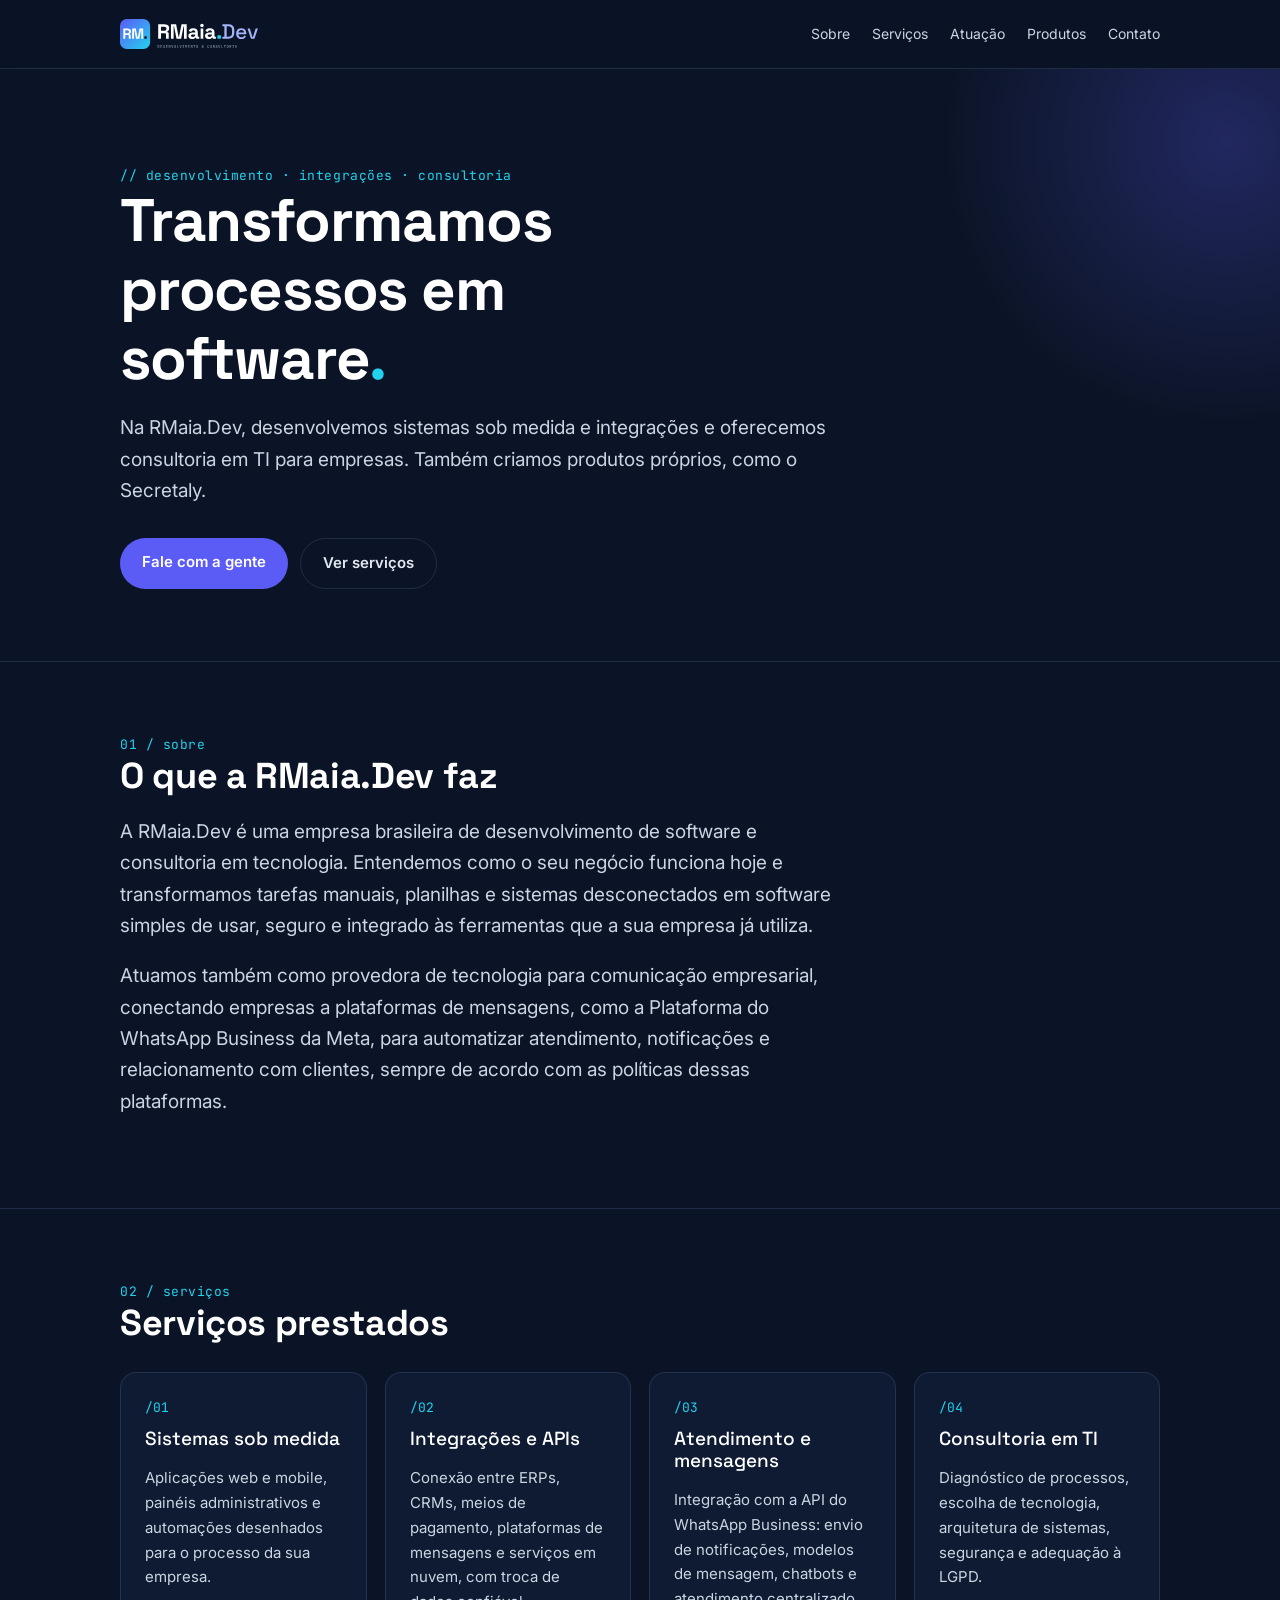
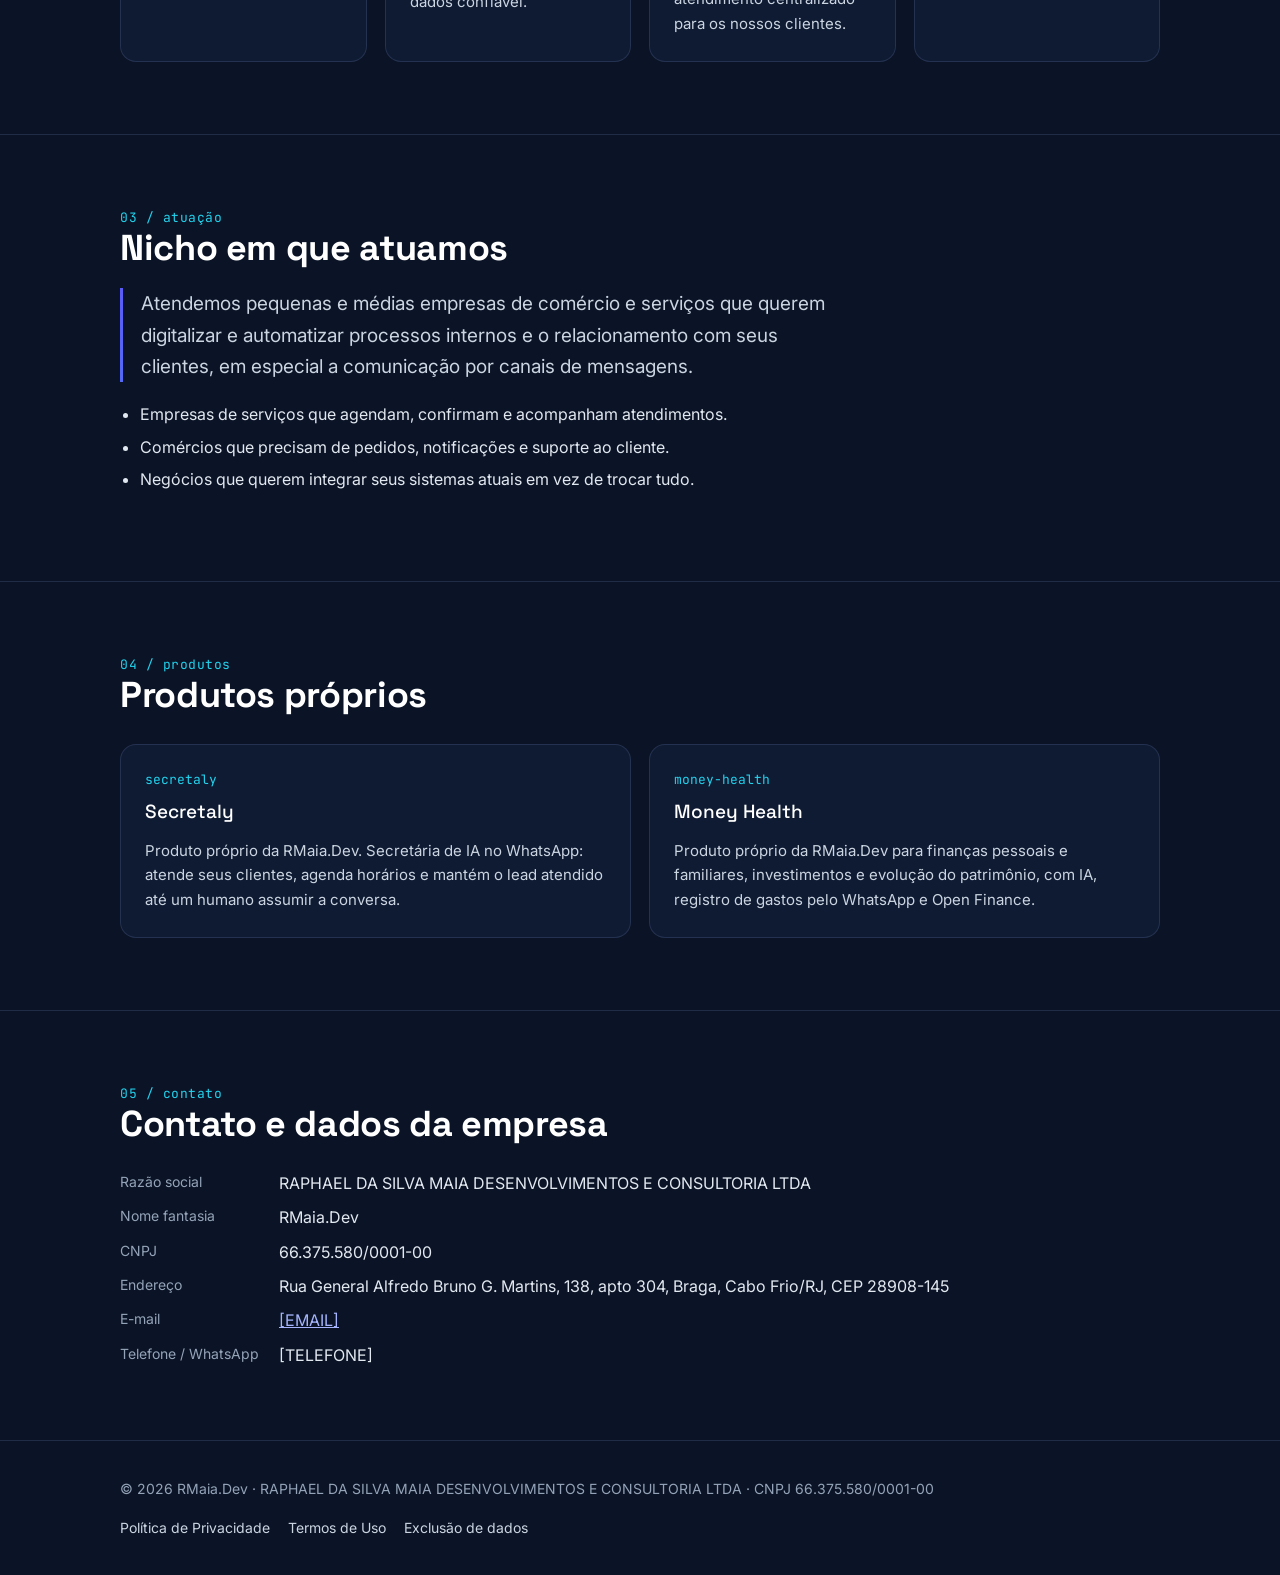
==== index.html @ 00ecafc2 "Site público da RMaia.Dev Páginas estáticas: início, Política de Privacidade, Termos de Uso e Exclus" ====
<!doctype html>
<html lang="pt-BR">
<head>
<meta charset="utf-8">
<meta name="viewport" content="width=device-width, initial-scale=1">
<title>RMaia.Dev | Software sob medida e integrações</title>
<meta name="description" content="Transformamos processos em software. Sistemas sob medida, integrações e consultoria em TI para empresas.">
<link rel="icon" href="favicon.ico" sizes="any">
<link rel="icon" href="favicon.svg" type="image/svg+xml">
<link rel="apple-touch-icon" href="apple-touch-icon.png">
<meta name="theme-color" content="#0B1426">
<link rel="preconnect" href="https://fonts.googleapis.com">
<link rel="preconnect" href="https://fonts.gstatic.com" crossorigin>
<link href="https://fonts.googleapis.com/css2?family=Space+Grotesk:wght@400;500;700&family=Inter:wght@400;500;600&family=JetBrains+Mono:wght@400;500&display=swap" rel="stylesheet">
<link rel="stylesheet" href="assets/style.css">
</head>
<body>
<header class="topo"><div class="wrap">
  <a class="logo" href="index.html"><img src="assets/logo-horizontal-escuro.svg" alt="RMaia.Dev" width="139" height="30"></a>
  <nav class="menu">
    <a href="index.html#sobre">Sobre</a><a href="index.html#servicos">Serviços</a><a href="index.html#atuacao">Atuação</a><a href="index.html#produtos">Produtos</a><a href="index.html#contato">Contato</a>
  </nav>
</div></header>
<main>

<div class="hero"><div class="wrap">
  <div class="selo">// desenvolvimento · integrações · consultoria</div>
  <h1>Transformamos processos em software<span class="ponto">.</span></h1>
  <p class="lead">Na RMaia.Dev, desenvolvemos sistemas sob medida e integrações e oferecemos consultoria em TI para empresas. Também criamos produtos próprios, como o Secretaly.</p>
  <div class="botoes">
    <a class="btn" href="index.html#contato">Fale com a gente</a>
    <a class="btn sec" href="index.html#servicos">Ver serviços</a>
  </div>
</div></div>

<section id="sobre"><div class="wrap">
  <div class="selo">01 / sobre</div>
  <h2>O que a RMaia.Dev faz</h2>
  <p class="lead">A RMaia.Dev é uma empresa brasileira de desenvolvimento de software e consultoria em tecnologia. Entendemos como o seu negócio funciona hoje e transformamos tarefas manuais, planilhas e sistemas desconectados em software simples de usar, seguro e integrado às ferramentas que a sua empresa já utiliza.</p>
  <p class="lead">Atuamos também como provedora de tecnologia para comunicação empresarial, conectando empresas a plataformas de mensagens, como a Plataforma do WhatsApp Business da Meta, para automatizar atendimento, notificações e relacionamento com clientes, sempre de acordo com as políticas dessas plataformas.</p>
</div></section>

<section id="servicos"><div class="wrap">
  <div class="selo">02 / serviços</div>
  <h2>Serviços prestados</h2>
  <div class="grade">
    <div class="card"><span class="num">/01</span><h3>Sistemas sob medida</h3><p>Aplicações web e mobile, painéis administrativos e automações desenhados para o processo da sua empresa.</p></div>
    <div class="card"><span class="num">/02</span><h3>Integrações e APIs</h3><p>Conexão entre ERPs, CRMs, meios de pagamento, plataformas de mensagens e serviços em nuvem, com troca de dados confiável.</p></div>
    <div class="card"><span class="num">/03</span><h3>Atendimento e mensagens</h3><p>Integração com a API do WhatsApp Business: envio de notificações, modelos de mensagem, chatbots e atendimento centralizado para os nossos clientes.</p></div>
    <div class="card"><span class="num">/04</span><h3>Consultoria em TI</h3><p>Diagnóstico de processos, escolha de tecnologia, arquitetura de sistemas, segurança e adequação à LGPD.</p></div>
  </div>
</div></section>

<section id="atuacao"><div class="wrap">
  <div class="selo">03 / atuação</div>
  <h2>Nicho em que atuamos</h2>
  <p class="lead destaque">Atendemos pequenas e médias empresas de comércio e serviços que querem digitalizar e automatizar processos internos e o relacionamento com seus clientes, em especial a comunicação por canais de mensagens.</p>
  <ul class="lista">
    <li>Empresas de serviços que agendam, confirmam e acompanham atendimentos.</li>
    <li>Comércios que precisam de pedidos, notificações e suporte ao cliente.</li>
    <li>Negócios que querem integrar seus sistemas atuais em vez de trocar tudo.</li>
  </ul>
</div></section>

<section id="produtos"><div class="wrap">
  <div class="selo">04 / produtos</div>
  <h2>Produtos próprios</h2>
  <div class="grade">
    <div class="card"><span class="num">secretaly</span><h3>Secretaly</h3><p>Produto próprio da RMaia.Dev. Secretária de IA no WhatsApp: atende seus clientes, agenda horários e mantém o lead atendido até um humano assumir a conversa.</p></div>
    <div class="card"><span class="num">money-health</span><h3>Money Health</h3><p>Produto próprio da RMaia.Dev para finanças pessoais e familiares, investimentos e evolução do patrimônio, com IA, registro de gastos pelo WhatsApp e Open Finance.</p></div>
  </div>
</div></section>

<section id="contato"><div class="wrap">
  <div class="selo">05 / contato</div>
  <h2>Contato e dados da empresa</h2>
  <dl class="dados">
    <dt>Razão social</dt><dd>RAPHAEL DA SILVA MAIA DESENVOLVIMENTOS E CONSULTORIA LTDA</dd>
    <dt>Nome fantasia</dt><dd>RMaia.Dev</dd>
    <dt>CNPJ</dt><dd>66.375.580/0001-00</dd>
    <dt>Endereço</dt><dd>Rua General Alfredo Bruno G. Martins, 138, apto 304, Braga, Cabo Frio/RJ, CEP 28908-145</dd>
    <dt>E-mail</dt><dd><a href="mailto:[EMAIL]">[EMAIL]</a></dd>
    <dt>Telefone / WhatsApp</dt><dd>[TELEFONE]</dd>
  </dl>
</div></section>

</main>
<footer class="rodape"><div class="wrap">
  <div>© 2026 RMaia.Dev · RAPHAEL DA SILVA MAIA DESENVOLVIMENTOS E CONSULTORIA LTDA · CNPJ 66.375.580/0001-00</div>
  <nav>
    <a href="privacidade.html">Política de Privacidade</a>
    <a href="termos.html">Termos de Uso</a>
    <a href="exclusao-de-dados.html">Exclusão de dados</a>
  </nav>
</div></footer>
</body>
</html>
---- assets/style.css ----
:root {
  --rm-noite: #0B1426;
  --rm-indigo: #5B5BF6;
  --rm-ciano: #22D3EE;
  --rm-lavanda: #A5B4FC;
  --rm-ardosia: #94A3B8;
  --rm-branco: #FFFFFF;
  --rm-superficie: #0F1B33;
  --rm-borda: rgba(165, 180, 252, 0.14);
  --rm-gradiente: linear-gradient(135deg, #5B5BF6 0%, #22D3EE 100%);
  --rm-fonte-titulo: "Space Grotesk", system-ui, sans-serif;
  --rm-fonte-texto: "Inter", system-ui, sans-serif;
  --rm-fonte-codigo: "JetBrains Mono", ui-monospace, monospace;
}

* { box-sizing: border-box; }
html { scroll-behavior: smooth; }
body {
  margin: 0;
  background: var(--rm-noite);
  color: #E2E8F0;
  font: 16px/1.65 var(--rm-fonte-texto);
  -webkit-font-smoothing: antialiased;
}
a { color: var(--rm-lavanda); }
a:hover { color: var(--rm-ciano); }
img { max-width: 100%; display: block; }

.wrap { max-width: 1080px; margin: 0 auto; padding: 0 20px; }

/* Cabeçalho */
header.topo {
  position: sticky; top: 0; z-index: 10;
  background: rgba(11, 20, 38, 0.88);
  backdrop-filter: blur(10px);
  border-bottom: 1px solid var(--rm-borda);
}
header.topo .wrap { display: flex; align-items: center; justify-content: space-between; height: 68px; gap: 16px; }
header.topo .logo img { height: 30px; width: auto; }
nav.menu { display: flex; gap: 22px; font-size: 14px; }
nav.menu a { color: #CBD5E1; text-decoration: none; }
nav.menu a:hover { color: var(--rm-ciano); }
@media (max-width: 720px) { nav.menu { display: none; } }

/* Hero */
.hero { padding: 96px 0 72px; position: relative; overflow: hidden; }
.hero::before {
  content: ""; position: absolute; inset: -40% -20% auto auto; width: 620px; height: 620px;
  background: radial-gradient(circle, rgba(91, 91, 246, 0.28), transparent 65%);
  pointer-events: none;
}
.selo { font-family: var(--rm-fonte-codigo); font-size: 13px; color: var(--rm-ciano); letter-spacing: 0.04em; }
h1, h2, h3 { font-family: var(--rm-fonte-titulo); color: var(--rm-branco); line-height: 1.15; margin: 0 0 16px; }
h1 { font-size: clamp(36px, 6vw, 60px); font-weight: 700; letter-spacing: -0.02em; max-width: 14ch; }
h1 .ponto, .ponto { color: var(--rm-ciano); }
h2 { font-size: clamp(26px, 4vw, 36px); font-weight: 700; letter-spacing: -0.01em; }
h3 { font-size: 19px; font-weight: 500; }
.lead { font-size: 19px; color: #CBD5E1; max-width: 60ch; }
.botoes { display: flex; flex-wrap: wrap; gap: 12px; margin-top: 32px; }
.btn {
  display: inline-block; padding: 12px 22px; border-radius: 999px; font-weight: 600; font-size: 15px;
  text-decoration: none; color: var(--rm-branco); background: var(--rm-indigo);
}
.btn:hover { color: var(--rm-branco); filter: brightness(1.12); }
.btn.sec { background: transparent; border: 1px solid var(--rm-borda); color: #E2E8F0; }

/* Seções */
section { padding: 72px 0; border-top: 1px solid var(--rm-borda); }
.grade { display: grid; grid-template-columns: repeat(auto-fit, minmax(240px, 1fr)); gap: 18px; margin-top: 28px; }
.card {
  background: var(--rm-superficie); border: 1px solid var(--rm-borda); border-radius: 16px; padding: 24px;
}
.card p { margin: 0; color: #CBD5E1; font-size: 15px; }
.card .num { font-family: var(--rm-fonte-codigo); color: var(--rm-ciano); font-size: 13px; display: block; margin-bottom: 10px; }
.destaque { border-image: var(--rm-gradiente) 1; border-left: 3px solid; padding-left: 18px; }
ul.lista { padding-left: 20px; }
ul.lista li { margin: 6px 0; }
dl.dados { display: grid; grid-template-columns: max-content 1fr; gap: 8px 20px; margin: 24px 0 0; }
dl.dados dt { color: var(--rm-ardosia); font-size: 14px; }
dl.dados dd { margin: 0; }
@media (max-width: 560px) { dl.dados { grid-template-columns: 1fr; } dl.dados dd { margin-bottom: 10px; } }

/* Páginas legais */
.legal { padding: 64px 0 80px; }
.legal .wrap { max-width: 780px; }
.legal h1 { font-size: clamp(30px, 5vw, 44px); max-width: none; }
.legal h2 { font-size: 22px; margin-top: 40px; }
.legal p, .legal li { color: #CBD5E1; }
.atualizado { font-family: var(--rm-fonte-codigo); font-size: 13px; color: var(--rm-ardosia); }

/* Rodapé */
footer.rodape { border-top: 1px solid var(--rm-borda); padding: 36px 0; font-size: 14px; color: var(--rm-ardosia); }
footer.rodape .wrap { display: flex; flex-wrap: wrap; justify-content: space-between; gap: 16px; }
footer.rodape nav { display: flex; flex-wrap: wrap; gap: 18px; }
footer.rodape a { color: #CBD5E1; text-decoration: none; }
footer.rodape a:hover { color: var(--rm-ciano); }
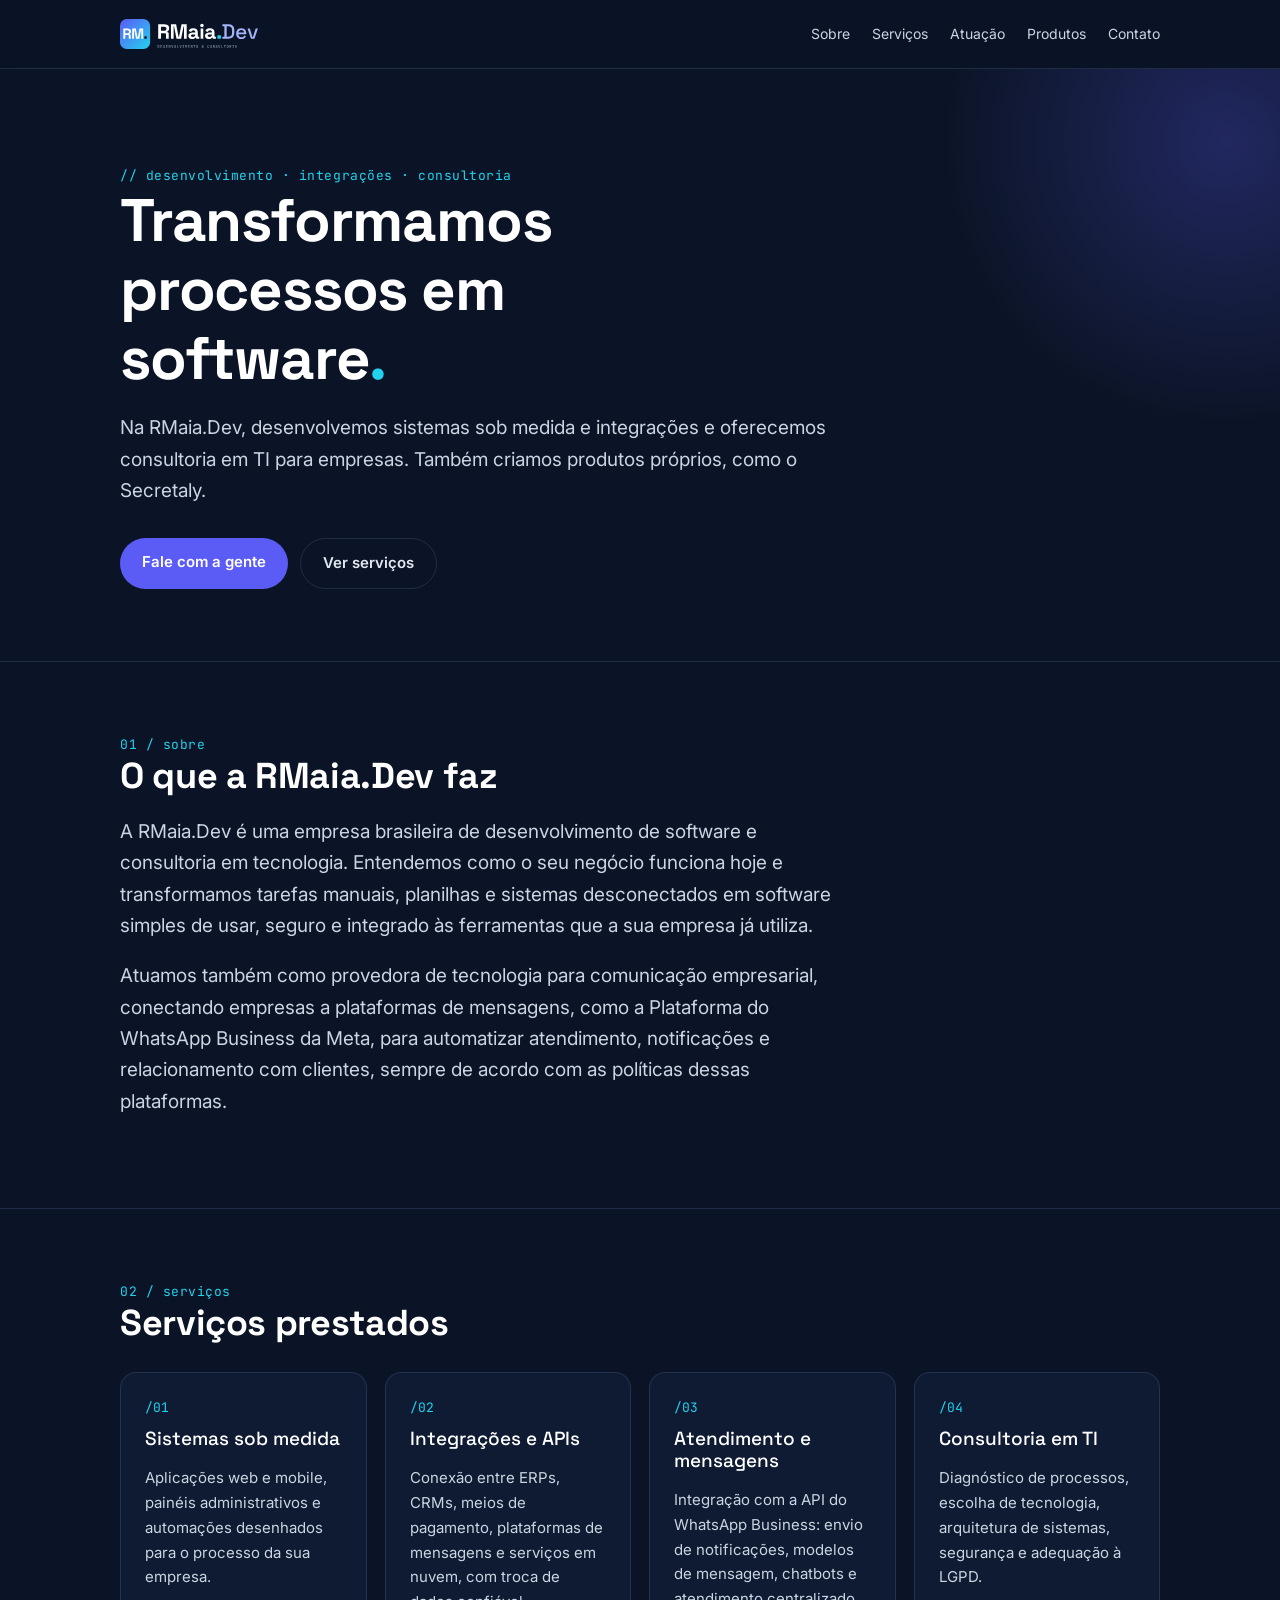
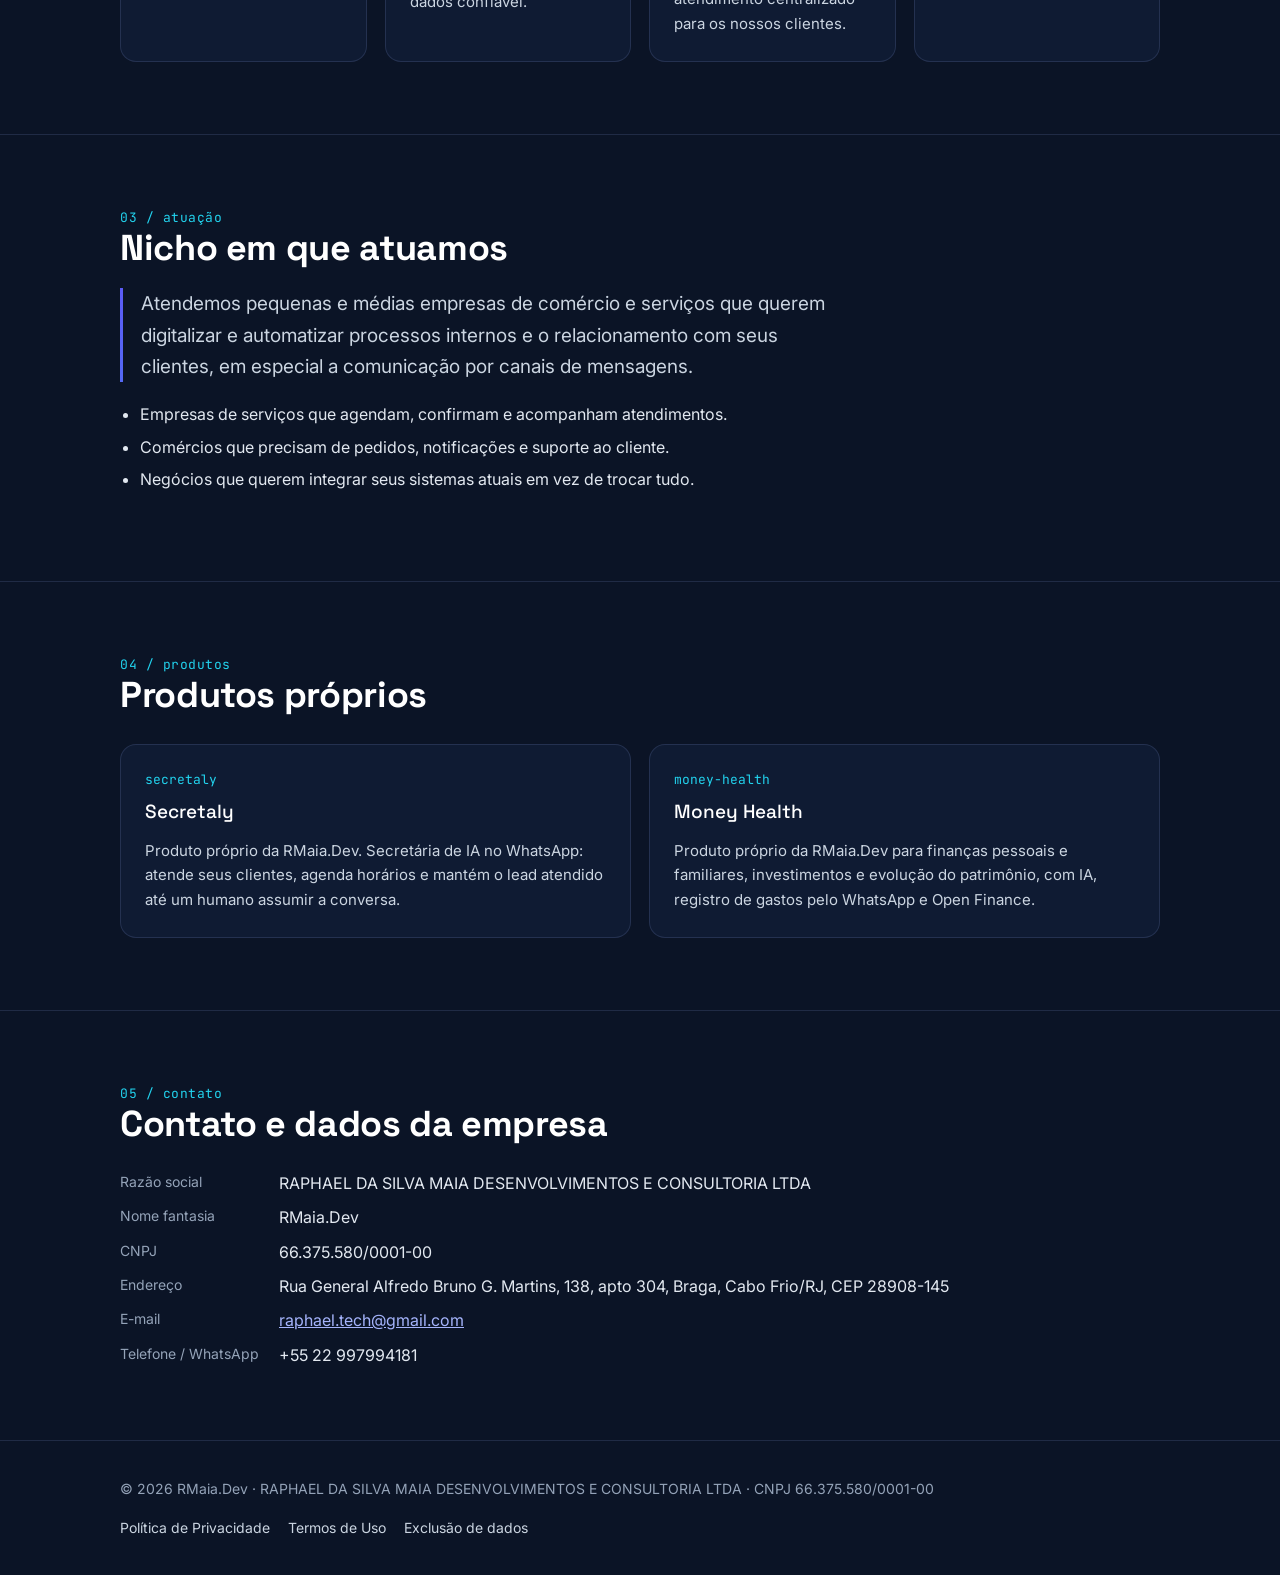
==== commit 797bd97c: "Dados de contato: e-mail e telefone Claude-Session: https://claude.ai/code/session_017C3seZbgT7Mochm" ====
--- a/index.html
+++ b/index.html
@@ -79,8 +79,8 @@
     <dt>Nome fantasia</dt><dd>RMaia.Dev</dd>
     <dt>CNPJ</dt><dd>66.375.580/0001-00</dd>
     <dt>Endereço</dt><dd>Rua General Alfredo Bruno G. Martins, 138, apto 304, Braga, Cabo Frio/RJ, CEP 28908-145</dd>
-    <dt>E-mail</dt><dd><a href="mailto:[EMAIL]">[EMAIL]</a></dd>
-    <dt>Telefone / WhatsApp</dt><dd>[TELEFONE]</dd>
+    <dt>E-mail</dt><dd><a href="mailto:raphael.tech@gmail.com">raphael.tech@gmail.com</a></dd>
+    <dt>Telefone / WhatsApp</dt><dd>+55 22 997994181</dd>
   </dl>
 </div></section>
 
